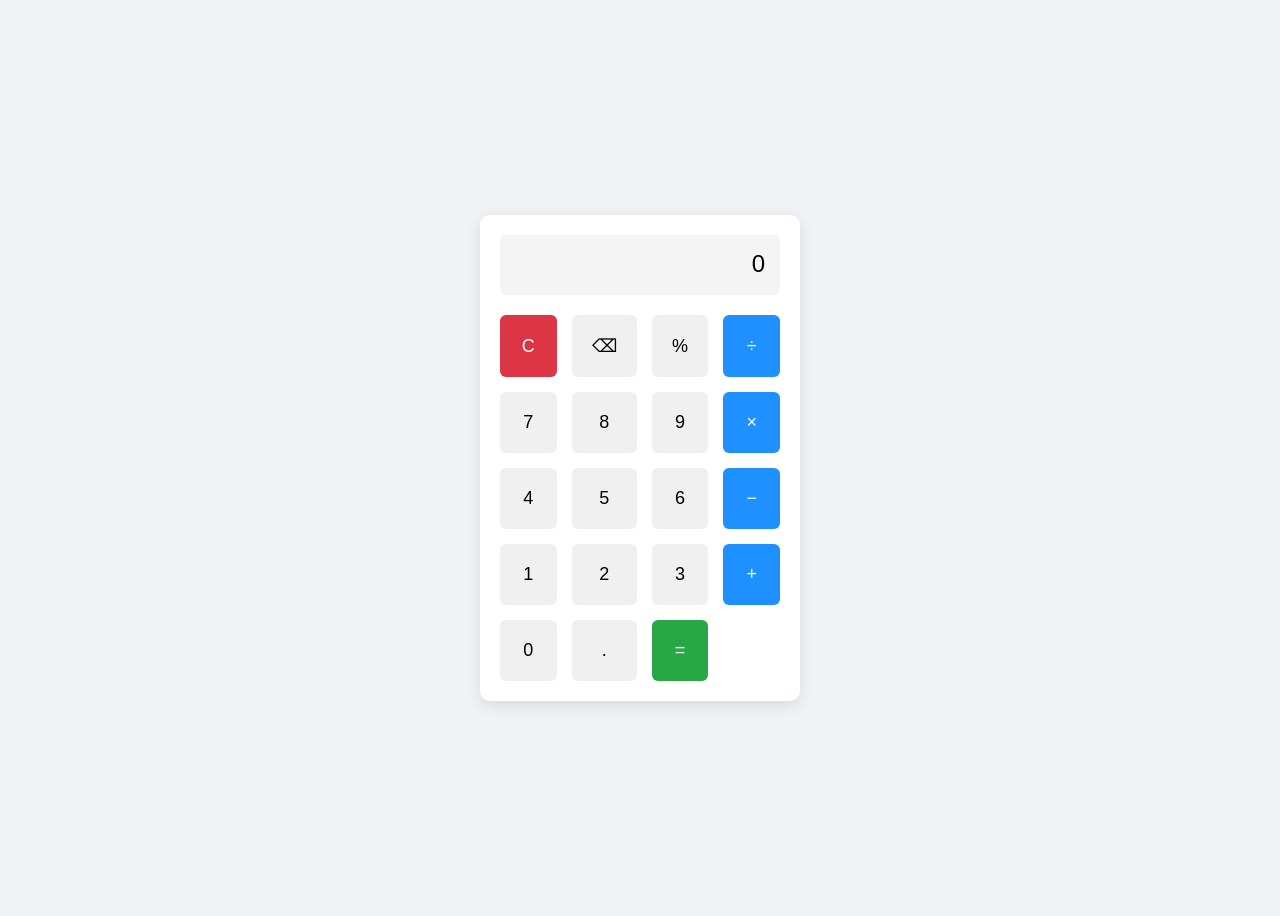
==== 6/index.html @ 13617033 "Initial commit of SDL Practical files" ====
<!DOCTYPE html>
<html lang="en">
<head>
  <meta charset="UTF-8">
  <title>JavaScript Calculator</title>
  <style>
    * {
      box-sizing: border-box;
    }

    body {
      background-color: #f1f2f6;
      display: flex;
      justify-content: center;
      align-items: center;
      height: 100vh;
      font-family: 'Segoe UI', sans-serif;
    }

    .calculator {
      width: 320px;
      background-color: #ffffff;
      border-radius: 10px;
      box-shadow: 0 4px 15px rgba(0,0,0,0.1);
      padding: 20px;
    }

    .display {
      height: 60px;
      width: 100%;
      background-color: #f4f4f4;
      border-radius: 6px;
      text-align: right;
      padding: 15px;
      font-size: 24px;
      margin-bottom: 20px;
      overflow: auto;
    }

    .buttons {
      display: grid;
      grid-template-columns: repeat(4, 1fr);
      grid-gap: 15px;
    }

    button {
      padding: 20px;
      font-size: 18px;
      border: none;
      border-radius: 6px;
      background-color: #f0f0f0;
      cursor: pointer;
      transition: 0.2s;
    }

    button:hover {
      background-color: #dcdcdc;
    }

    .operator {
      background-color: #1e90ff;
      color: white;
    }

    .operator:hover {
      background-color: #0073e6;
    }

    .equal {
      background-color: #28a745;
      color: white;
    }

    .equal:hover {
      background-color: #218838;
    }

    .clear {
      background-color: #dc3545;
      color: white;
    }

    .clear:hover {
      background-color: #c82333;
    }
  </style>
</head>
<body>

<div class="calculator">
  <div id="result" class="display">0</div>
  <div class="buttons">
    <button onclick="clearDisplay()" class="clear">C</button>
    <button onclick="deleteLast()">⌫</button>
    <button onclick="append('%')">%</button>
    <button onclick="append('/')" class="operator">÷</button>

    <button onclick="append('7')">7</button>
    <button onclick="append('8')">8</button>
    <button onclick="append('9')">9</button>
    <button onclick="append('*')" class="operator">×</button>

    <button onclick="append('4')">4</button>
    <button onclick="append('5')">5</button>
    <button onclick="append('6')">6</button>
    <button onclick="append('-')" class="operator">−</button>

    <button onclick="append('1')">1</button>
    <button onclick="append('2')">2</button>
    <button onclick="append('3')">3</button>
    <button onclick="append('+')" class="operator">+</button>

    <button onclick="append('0')">0</button>
    <button onclick="append('.')">.</button>
    <button onclick="calculate()" class="equal">=</button>
  </div>
</div>

<script>
  const result = document.getElementById('result');

  function append(value) {
    if (result.innerText === '0') {
      result.innerText = value;
    } else {
      result.innerText += value;
    }
  }

  function clearDisplay() {
    result.innerText = '0';
  }

  function deleteLast() {
    if (result.innerText.length === 1) {
      result.innerText = '0';
    } else {
      result.innerText = result.innerText.slice(0, -1);
    }
  }

  function calculate() {
    try {
      let expression = result.innerText.replace('×', '*').replace('÷', '/');
      let output = eval(expression);
      result.innerText = output;
    } catch (e) {
      result.innerText = 'Error';
    }
  }
</script>

</body>
</html>
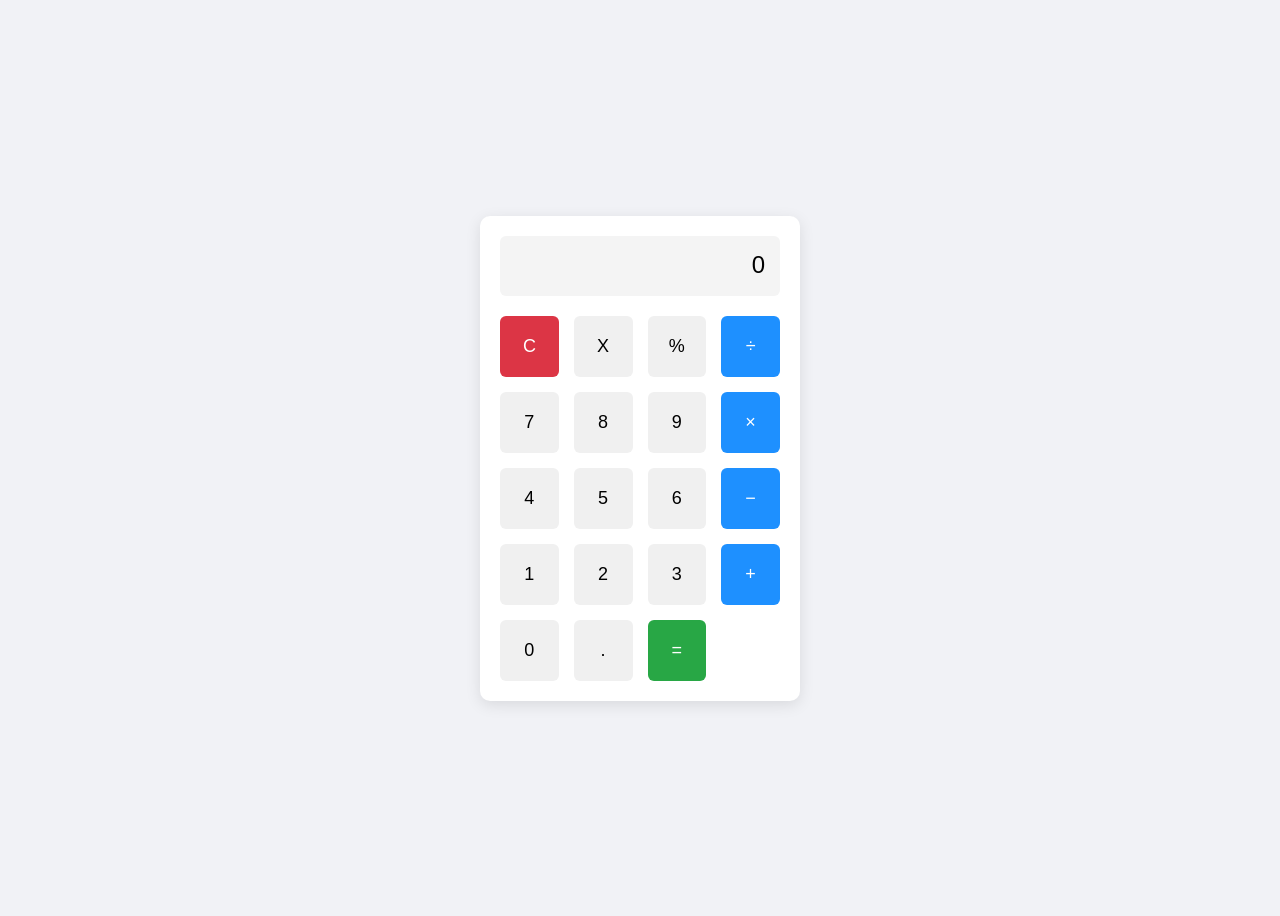
==== commit 6c44d07a: "Updated modified files and added Grocery Store (25) and Facebook App (26)" ====
--- a/6/index.html
+++ b/6/index.html
@@ -91,7 +91,7 @@
   <div id="result" class="display">0</div>
   <div class="buttons">
     <button onclick="clearDisplay()" class="clear">C</button>
-    <button onclick="deleteLast()">⌫</button>
+    <button onclick="deleteLast()">X</button>
     <button onclick="append('%')">%</button>
     <button onclick="append('/')" class="operator">÷</button>
 
